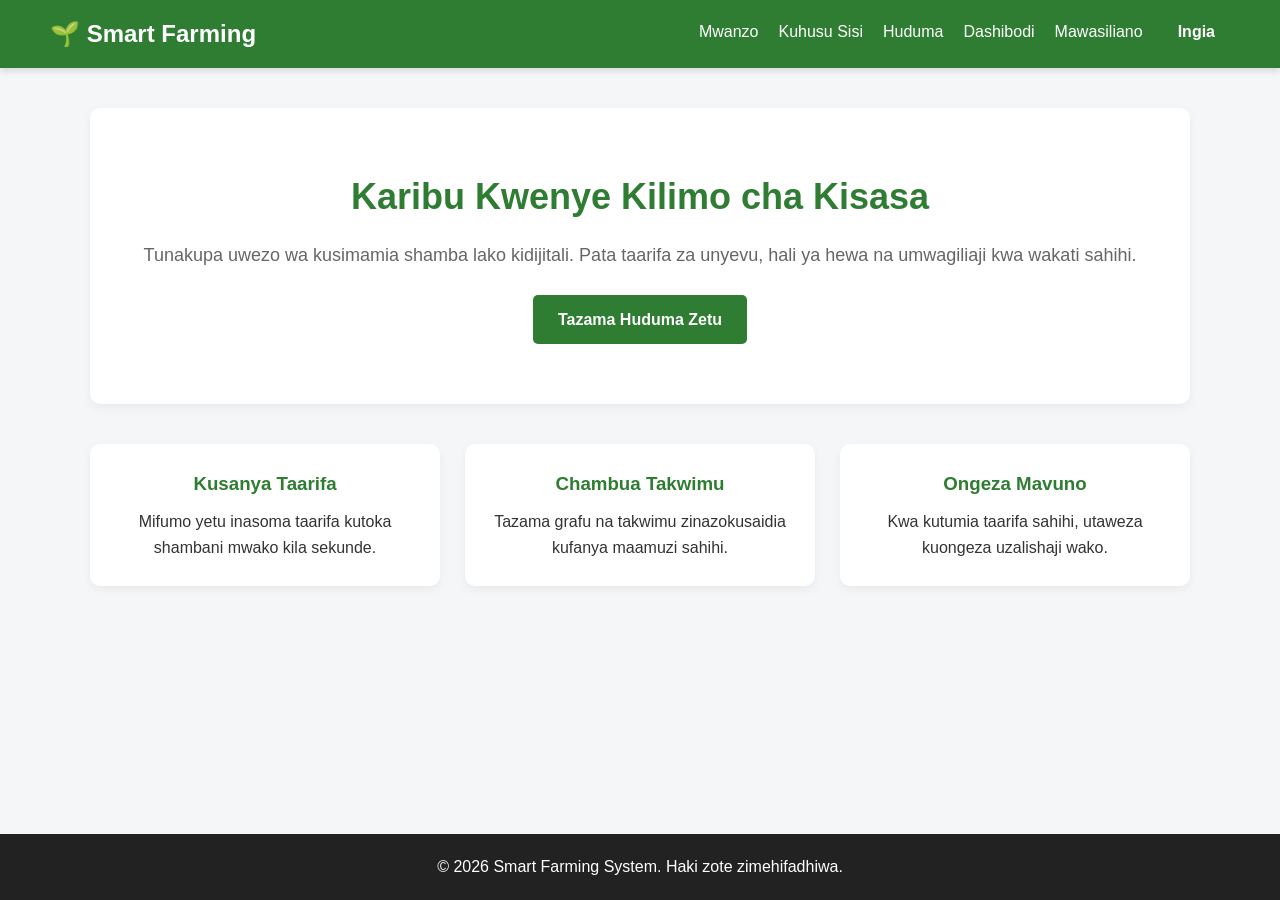
==== index.html @ 03899056 "Initial commit: Smart Farming System" ====
<!DOCTYPE html>
<html lang="sw">
<head>
    <meta charset="UTF-8">
    <meta name="viewport" content="width=device-width, initial-scale=1.0">
    <title>Smart Farming | Mwanzo</title>
    <!-- Kuunganisha faili la CSS -->
    <link rel="stylesheet" href="style.css">
</head>
<body>

    <!-- Sehemu ya juu inayoonyesha jina na menyu (Header) -->
    <header>
        <h1>🌱 Smart Farming</h1>
        <nav>
            <ul>
                <li><a href="index.html">Mwanzo</a></li>
                <li><a href="kuhusu.html">Kuhusu Sisi</a></li>
                <li><a href="huduma.html">Huduma</a></li>
                <li><a href="dashibodi.html">Dashibodi</a></li>
                <li><a href="mawasiliano.html">Mawasiliano</a></li>
                <li><a href="ingia.html" class="btn" style="padding: 5px 15px; margin-top:-5px;">Ingia</a></li>
            </ul>
        </nav>
    </header>

    <!-- Sehemu kuu ya maudhui -->
    <main>
        <div class="hero">
            <h2>Karibu Kwenye Kilimo cha Kisasa</h2>
            <p>Tunakupa uwezo wa kusimamia shamba lako kidijitali. Pata taarifa za unyevu, hali ya hewa na umwagiliaji kwa wakati sahihi.</p>
            <a href="huduma.html" class="btn">Tazama Huduma Zetu</a>
        </div>
        
        <div class="grid-container">
            <div class="card">
                <h3>Kusanya Taarifa</h3>
                <p>Mifumo yetu inasoma taarifa kutoka shambani mwako kila sekunde.</p>
            </div>
            <div class="card">
                <h3>Chambua Takwimu</h3>
                <p>Tazama grafu na takwimu zinazokusaidia kufanya maamuzi sahihi.</p>
            </div>
            <div class="card">
                <h3>Ongeza Mavuno</h3>
                <p>Kwa kutumia taarifa sahihi, utaweza kuongeza uzalishaji wako.</p>
            </div>
        </div>
    </main>

    <!-- Sehemu ya chini kabisa (Footer) -->
    <footer>
        <p>&copy; 2026 Smart Farming System. Haki zote zimehifadhiwa.</p>
    </footer>

</body>
</html>
---- style.css ----
/* Reset CSS kusaidia kuondoa margin na padding za asili za browser */
* {
    margin: 0;
    padding: 0;
    box-sizing: border-box;
    font-family: 'Segoe UI', Tahoma, Geneva, Verdana, sans-serif;
}

/* Rangi maalum za mfumo (CSS Variables) - Inarahisisha kubadilisha rangi baadaye */
:root {
    --primary-color: #2e7d32; /* Kijani kibichi */
    --secondary-color: #fbc02d; /* Njano */
    --background-color: #f4f6f8; /* Rangi ya nyuma */
    --text-color: #333333; /* Rangi ya maandishi */
    --card-bg: #ffffff; /* Rangi ya kadi (nyeupe) */
}

/* Mpangilio wa mwili wote (Body) */
body {
    background-color: var(--background-color);
    color: var(--text-color);
    line-height: 1.6;
    display: flex;
    flex-direction: column;
    min-height: 100vh;
}

/* Sehemu ya Juu (Header / Navigation) */
header {
    background-color: var(--primary-color);
    padding: 15px 50px;
    display: flex;
    justify-content: space-between;
    align-items: center;
    color: white;
    box-shadow: 0 4px 6px rgba(0,0,0,0.1);
}

header h1 {
    font-size: 24px;
    font-weight: bold;
}

nav ul {
    list-style: none;
    display: flex;
    gap: 20px;
}

nav ul li a {
    color: white;
    text-decoration: none;
    font-size: 16px;
    transition: color 0.3s ease;
}

nav ul li a:hover {
    color: var(--secondary-color);
}

/* Sehemu Kuu ya Maudhui (Main Content) */
main {
    flex: 1;
    padding: 40px 50px;
    max-width: 1200px;
    margin: 0 auto;
    width: 100%;
}

/* Muonekano wa 'Hero Section' kwenye Home Page */
.hero {
    text-align: center;
    padding: 60px 20px;
    background-color: var(--card-bg);
    border-radius: 10px;
    box-shadow: 0 4px 10px rgba(0,0,0,0.05);
    margin-bottom: 40px;
}

.hero h2 {
    color: var(--primary-color);
    font-size: 36px;
    margin-bottom: 15px;
}

.hero p {
    font-size: 18px;
    color: #666;
    margin-bottom: 25px;
}

/* Vifungo (Buttons) */
.btn {
    display: inline-block;
    background-color: var(--primary-color);
    color: white;
    padding: 12px 25px;
    text-decoration: none;
    border-radius: 5px;
    font-weight: bold;
    transition: background-color 0.3s ease, transform 0.2s ease;
    border: none;
    cursor: pointer;
}

.btn:hover {
    background-color: #1b5e20;
    transform: translateY(-2px);
}

/* Mpangilio wa Kadi (Cards Grid) kwa Huduma na Dashibodi */
.grid-container {
    display: grid;
    grid-template-columns: repeat(auto-fit, minmax(300px, 1fr));
    gap: 25px;
}

.card {
    background-color: var(--card-bg);
    padding: 25px;
    border-radius: 10px;
    box-shadow: 0 4px 10px rgba(0,0,0,0.05);
    text-align: center;
    transition: transform 0.3s ease;
}

.card:hover {
    transform: translateY(-5px);
}

.card h3 {
    color: var(--primary-color);
    margin-bottom: 10px;
}

/* Fomu (Forms) kwa Login na Mawasiliano */
.form-container {
    background-color: var(--card-bg);
    padding: 30px;
    border-radius: 10px;
    box-shadow: 0 4px 10px rgba(0,0,0,0.05);
    max-width: 500px;
    margin: 0 auto;
}

.form-group {
    margin-bottom: 15px;
    text-align: left;
}

.form-group label {
    display: block;
    margin-bottom: 5px;
    font-weight: bold;
}

.form-group input, 
.form-group textarea {
    width: 100%;
    padding: 10px;
    border: 1px solid #ccc;
    border-radius: 5px;
    font-size: 16px;
}

.form-group textarea {
    resize: vertical;
    min-height: 100px;
}

/* Sehemu ya Chini (Footer) */
footer {
    background-color: #222;
    color: white;
    text-align: center;
    padding: 20px 0;
    margin-top: auto;
}
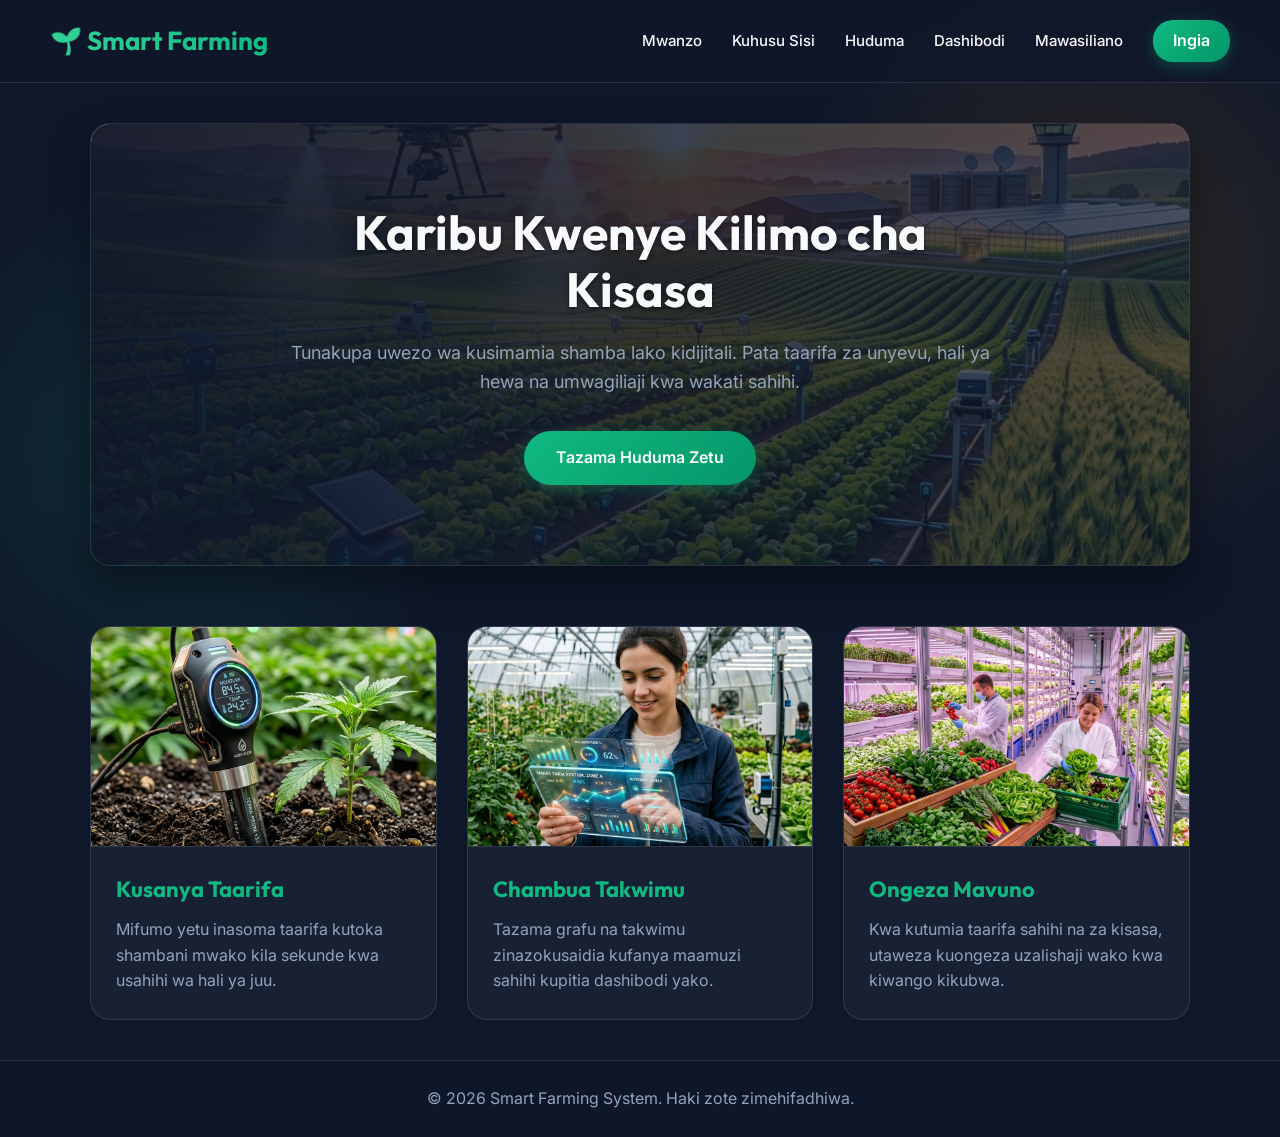
==== commit 735b114e: "UI upgrade na kuweka picha" ====
--- a/index.html
+++ b/index.html
@@ -19,7 +19,7 @@
                 <li><a href="huduma.html">Huduma</a></li>
                 <li><a href="dashibodi.html">Dashibodi</a></li>
                 <li><a href="mawasiliano.html">Mawasiliano</a></li>
-                <li><a href="ingia.html" class="btn" style="padding: 5px 15px; margin-top:-5px;">Ingia</a></li>
+                <li><a href="ingia.html" class="btn">Ingia</a></li>
             </ul>
         </nav>
     </header>
@@ -27,23 +27,42 @@
     <!-- Sehemu kuu ya maudhui -->
     <main>
         <div class="hero">
-            <h2>Karibu Kwenye Kilimo cha Kisasa</h2>
-            <p>Tunakupa uwezo wa kusimamia shamba lako kidijitali. Pata taarifa za unyevu, hali ya hewa na umwagiliaji kwa wakati sahihi.</p>
-            <a href="huduma.html" class="btn">Tazama Huduma Zetu</a>
+            <img src="images/hero.png" alt="Smart Farm Landscape" class="hero-bg">
+            <div class="hero-overlay"></div>
+            <div class="hero-content">
+                <h2>Karibu Kwenye Kilimo cha Kisasa</h2>
+                <p>Tunakupa uwezo wa kusimamia shamba lako kidijitali. Pata taarifa za unyevu, hali ya hewa na umwagiliaji kwa wakati sahihi.</p>
+                <a href="huduma.html" class="btn">Tazama Huduma Zetu</a>
+            </div>
         </div>
         
         <div class="grid-container">
             <div class="card">
-                <h3>Kusanya Taarifa</h3>
-                <p>Mifumo yetu inasoma taarifa kutoka shambani mwako kila sekunde.</p>
+                <div class="img-container">
+                    <img src="images/sensor.png" alt="IoT Sensor in Soil" class="card-img">
+                </div>
+                <div class="card-content">
+                    <h3>Kusanya Taarifa</h3>
+                    <p>Mifumo yetu inasoma taarifa kutoka shambani mwako kila sekunde kwa usahihi wa hali ya juu.</p>
+                </div>
             </div>
             <div class="card">
-                <h3>Chambua Takwimu</h3>
-                <p>Tazama grafu na takwimu zinazokusaidia kufanya maamuzi sahihi.</p>
+                <div class="img-container">
+                    <img src="images/data.png" alt="Data Analytics on Tablet" class="card-img">
+                </div>
+                <div class="card-content">
+                    <h3>Chambua Takwimu</h3>
+                    <p>Tazama grafu na takwimu zinazokusaidia kufanya maamuzi sahihi kupitia dashibodi yako.</p>
+                </div>
             </div>
             <div class="card">
-                <h3>Ongeza Mavuno</h3>
-                <p>Kwa kutumia taarifa sahihi, utaweza kuongeza uzalishaji wako.</p>
+                <div class="img-container">
+                    <img src="images/harvest.png" alt="Fresh Harvest" class="card-img">
+                </div>
+                <div class="card-content">
+                    <h3>Ongeza Mavuno</h3>
+                    <p>Kwa kutumia taarifa sahihi na za kisasa, utaweza kuongeza uzalishaji wako kwa kiwango kikubwa.</p>
+                </div>
             </div>
         </div>
     </main>
--- a/style.css
+++ b/style.css
@@ -1,64 +1,101 @@
-/* Reset CSS kusaidia kuondoa margin na padding za asili za browser */
+@import url('https://fonts.googleapis.com/css2?family=Inter:wght@300;400;500;600;700&family=Outfit:wght@500;600;700&display=swap');
+
 * {
     margin: 0;
     padding: 0;
     box-sizing: border-box;
-    font-family: 'Segoe UI', Tahoma, Geneva, Verdana, sans-serif;
-}
-
-/* Rangi maalum za mfumo (CSS Variables) - Inarahisisha kubadilisha rangi baadaye */
+}
+
 :root {
-    --primary-color: #2e7d32; /* Kijani kibichi */
-    --secondary-color: #fbc02d; /* Njano */
-    --background-color: #f4f6f8; /* Rangi ya nyuma */
-    --text-color: #333333; /* Rangi ya maandishi */
-    --card-bg: #ffffff; /* Rangi ya kadi (nyeupe) */
-}
-
-/* Mpangilio wa mwili wote (Body) */
+    --primary-color: #10b981; /* Emerald green */
+    --primary-dark: #059669;
+    --secondary-color: #f59e0b; /* Amber */
+    --background-color: #0f172a; /* Slate 900 for modern dark theme */
+    --text-color: #f8fafc; /* Slate 50 */
+    --text-muted: #94a3b8; /* Slate 400 */
+    --card-bg: rgba(30, 41, 59, 0.6); /* Slate 800 with opacity for glassmorphism */
+    --glass-border: rgba(255, 255, 255, 0.1);
+}
+
 body {
     background-color: var(--background-color);
     color: var(--text-color);
+    font-family: 'Inter', sans-serif;
     line-height: 1.6;
     display: flex;
     flex-direction: column;
     min-height: 100vh;
-}
-
-/* Sehemu ya Juu (Header / Navigation) */
+    background-image: radial-gradient(circle at 15% 50%, rgba(16, 185, 129, 0.15), transparent 25%),
+                      radial-gradient(circle at 85% 30%, rgba(245, 158, 11, 0.15), transparent 25%);
+    background-attachment: fixed;
+}
+
+h1, h2, h3, h4, h5, h6 {
+    font-family: 'Outfit', sans-serif;
+}
+
+/* Header / Navigation */
 header {
-    background-color: var(--primary-color);
-    padding: 15px 50px;
+    background: rgba(15, 23, 42, 0.8);
+    backdrop-filter: blur(12px);
+    -webkit-backdrop-filter: blur(12px);
+    border-bottom: 1px solid var(--glass-border);
+    padding: 20px 50px;
     display: flex;
     justify-content: space-between;
     align-items: center;
-    color: white;
-    box-shadow: 0 4px 6px rgba(0,0,0,0.1);
+    position: sticky;
+    top: 0;
+    z-index: 100;
 }
 
 header h1 {
-    font-size: 24px;
-    font-weight: bold;
+    font-size: 26px;
+    font-weight: 700;
+    background: linear-gradient(135deg, #34d399, #10b981);
+    -webkit-background-clip: text;
+    -webkit-text-fill-color: transparent;
+    display: flex;
+    align-items: center;
+    gap: 8px;
 }
 
 nav ul {
     list-style: none;
     display: flex;
-    gap: 20px;
+    gap: 30px;
+    align-items: center;
 }
 
 nav ul li a {
+    color: var(--text-color);
+    text-decoration: none;
+    font-size: 15px;
+    font-weight: 500;
+    transition: all 0.3s ease;
+}
+
+nav ul li a:hover {
+    color: var(--primary-color);
+    text-shadow: 0 0 10px rgba(16, 185, 129, 0.4);
+}
+
+nav ul li a.btn {
+    background: linear-gradient(135deg, var(--primary-color), var(--primary-dark));
     color: white;
-    text-decoration: none;
-    font-size: 16px;
-    transition: color 0.3s ease;
-}
-
-nav ul li a:hover {
-    color: var(--secondary-color);
-}
-
-/* Sehemu Kuu ya Maudhui (Main Content) */
+    padding: 8px 20px;
+    border-radius: 20px;
+    box-shadow: 0 4px 15px rgba(16, 185, 129, 0.3);
+    margin-top: 0 !important;
+}
+
+nav ul li a.btn:hover {
+    transform: translateY(-2px);
+    box-shadow: 0 6px 20px rgba(16, 185, 129, 0.5);
+    color: white;
+}
+
+/* Main Content */
 main {
     flex: 1;
     padding: 40px 50px;
@@ -67,112 +104,245 @@
     width: 100%;
 }
 
-/* Muonekano wa 'Hero Section' kwenye Home Page */
+/* Hero Section */
 .hero {
+    position: relative;
+    border-radius: 20px;
+    overflow: hidden;
+    padding: 80px 40px;
     text-align: center;
-    padding: 60px 20px;
-    background-color: var(--card-bg);
-    border-radius: 10px;
-    box-shadow: 0 4px 10px rgba(0,0,0,0.05);
-    margin-bottom: 40px;
+    box-shadow: 0 20px 40px rgba(0, 0, 0, 0.4);
+    margin-bottom: 60px;
+    border: 1px solid var(--glass-border);
+    display: flex;
+    align-items: center;
+    justify-content: center;
+    min-height: 400px;
+}
+
+.hero-bg {
+    position: absolute;
+    top: 0;
+    left: 0;
+    width: 100%;
+    height: 100%;
+    object-fit: cover;
+    z-index: -2;
+}
+
+.hero-overlay {
+    position: absolute;
+    top: 0;
+    left: 0;
+    width: 100%;
+    height: 100%;
+    background: linear-gradient(to right, rgba(15, 23, 42, 0.95), rgba(15, 23, 42, 0.7));
+    z-index: -1;
+}
+
+.hero-content {
+    max-width: 700px;
+    margin: 0 auto;
+    z-index: 1;
 }
 
 .hero h2 {
-    color: var(--primary-color);
-    font-size: 36px;
-    margin-bottom: 15px;
+    font-size: 48px;
+    margin-bottom: 20px;
+    text-shadow: 0 2px 4px rgba(0,0,0,0.5);
+    line-height: 1.2;
 }
 
 .hero p {
     font-size: 18px;
-    color: #666;
-    margin-bottom: 25px;
-}
-
-/* Vifungo (Buttons) */
+    color: var(--text-muted);
+    margin-bottom: 35px;
+}
+
+/* Buttons */
 .btn {
     display: inline-block;
-    background-color: var(--primary-color);
+    background: linear-gradient(135deg, var(--primary-color), var(--primary-dark));
     color: white;
-    padding: 12px 25px;
+    padding: 14px 32px;
     text-decoration: none;
-    border-radius: 5px;
-    font-weight: bold;
-    transition: background-color 0.3s ease, transform 0.2s ease;
+    border-radius: 30px;
+    font-weight: 600;
+    font-size: 16px;
+    transition: all 0.3s ease;
     border: none;
     cursor: pointer;
+    box-shadow: 0 4px 15px rgba(16, 185, 129, 0.3);
 }
 
 .btn:hover {
-    background-color: #1b5e20;
-    transform: translateY(-2px);
-}
-
-/* Mpangilio wa Kadi (Cards Grid) kwa Huduma na Dashibodi */
+    transform: translateY(-3px);
+    box-shadow: 0 8px 25px rgba(16, 185, 129, 0.4);
+}
+
+/* Cards Grid */
 .grid-container {
     display: grid;
     grid-template-columns: repeat(auto-fit, minmax(300px, 1fr));
-    gap: 25px;
+    gap: 30px;
 }
 
 .card {
-    background-color: var(--card-bg);
+    background: var(--card-bg);
+    backdrop-filter: blur(10px);
+    -webkit-backdrop-filter: blur(10px);
+    border: 1px solid var(--glass-border);
+    border-radius: 20px;
+    overflow: hidden;
+    transition: all 0.4s ease;
+    position: relative;
+    display: flex;
+    flex-direction: column;
+}
+
+.card:hover {
+    transform: translateY(-10px);
+    box-shadow: 0 15px 30px rgba(0, 0, 0, 0.4), 0 0 15px rgba(16, 185, 129, 0.2);
+    border-color: rgba(16, 185, 129, 0.3);
+}
+
+.img-container {
+    width: 100%;
+    height: 220px;
+    overflow: hidden;
+}
+
+.card-img {
+    width: 100%;
+    height: 100%;
+    object-fit: cover;
+    border-bottom: 1px solid var(--glass-border);
+    transition: transform 0.6s ease;
+}
+
+.card:hover .card-img {
+    transform: scale(1.08);
+}
+
+.card-content {
     padding: 25px;
-    border-radius: 10px;
-    box-shadow: 0 4px 10px rgba(0,0,0,0.05);
-    text-align: center;
-    transition: transform 0.3s ease;
-}
-
-.card:hover {
-    transform: translateY(-5px);
+    flex: 1;
 }
 
 .card h3 {
     color: var(--primary-color);
     margin-bottom: 10px;
-}
-
-/* Fomu (Forms) kwa Login na Mawasiliano */
+    font-size: 22px;
+}
+
+.card p {
+    color: var(--text-muted);
+}
+
+/* Forms Container */
 .form-container {
-    background-color: var(--card-bg);
-    padding: 30px;
-    border-radius: 10px;
-    box-shadow: 0 4px 10px rgba(0,0,0,0.05);
+    background: var(--card-bg);
+    backdrop-filter: blur(10px);
+    -webkit-backdrop-filter: blur(10px);
+    border: 1px solid var(--glass-border);
+    padding: 40px;
+    border-radius: 20px;
+    box-shadow: 0 10px 30px rgba(0, 0, 0, 0.3);
     max-width: 500px;
     margin: 0 auto;
 }
 
+.form-container h2 {
+    text-align: center;
+    margin-bottom: 30px;
+    color: var(--primary-color);
+}
+
 .form-group {
-    margin-bottom: 15px;
-    text-align: left;
+    margin-bottom: 20px;
 }
 
 .form-group label {
     display: block;
-    margin-bottom: 5px;
-    font-weight: bold;
+    margin-bottom: 8px;
+    font-weight: 500;
+    color: var(--text-muted);
 }
 
 .form-group input, 
 .form-group textarea {
     width: 100%;
-    padding: 10px;
-    border: 1px solid #ccc;
-    border-radius: 5px;
+    padding: 12px 15px;
+    background: rgba(15, 23, 42, 0.5);
+    border: 1px solid rgba(255, 255, 255, 0.1);
+    border-radius: 10px;
+    color: var(--text-color);
     font-size: 16px;
+    transition: all 0.3s ease;
+    font-family: 'Inter', sans-serif;
+}
+
+.form-group input:focus, 
+.form-group textarea:focus {
+    outline: none;
+    border-color: var(--primary-color);
+    box-shadow: 0 0 10px rgba(16, 185, 129, 0.2);
 }
 
 .form-group textarea {
     resize: vertical;
-    min-height: 100px;
-}
-
-/* Sehemu ya Chini (Footer) */
+    min-height: 120px;
+}
+
+/* Specific to Dashboard/About */
+.info-section {
+    background: var(--card-bg);
+    backdrop-filter: blur(10px);
+    border: 1px solid var(--glass-border);
+    padding: 30px;
+    border-radius: 20px;
+    margin-bottom: 30px;
+}
+
+.info-section h2 {
+    color: var(--primary-color);
+    margin-bottom: 15px;
+}
+
+.info-section p {
+    color: var(--text-muted);
+    margin-bottom: 15px;
+}
+
+/* Footer */
 footer {
-    background-color: #222;
-    color: white;
+    background: rgba(15, 23, 42, 0.9);
+    border-top: 1px solid var(--glass-border);
+    color: var(--text-muted);
     text-align: center;
-    padding: 20px 0;
+    padding: 25px 0;
     margin-top: auto;
 }
+
+/* Responsive */
+@media (max-width: 768px) {
+    header {
+        flex-direction: column;
+        gap: 15px;
+        padding: 15px 20px;
+    }
+    
+    nav ul {
+        flex-wrap: wrap;
+        justify-content: center;
+        gap: 15px;
+    }
+    
+    .hero {
+        padding: 60px 20px;
+    }
+    
+    .hero h2 {
+        font-size: 32px;
+    }
+}
